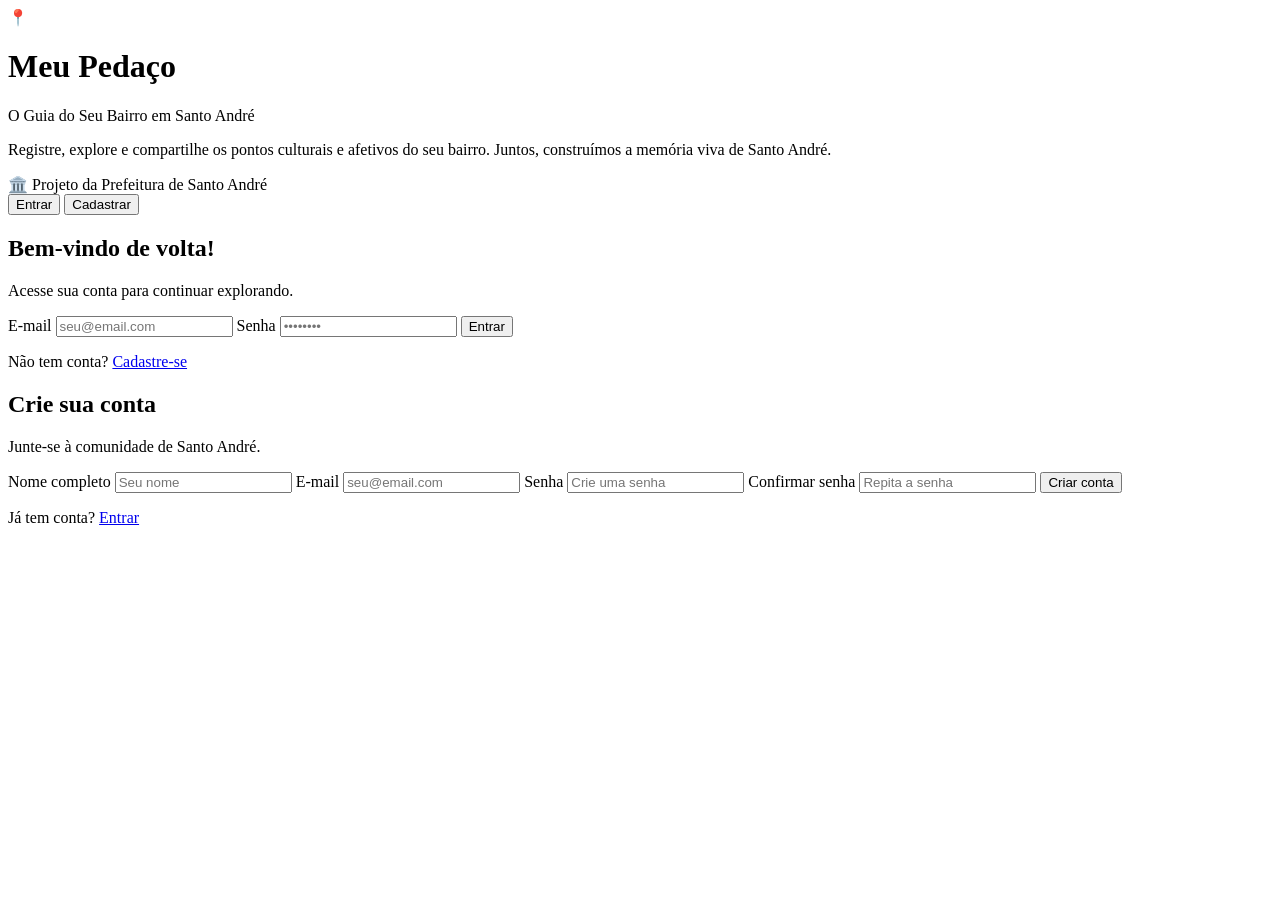
==== index.html @ ca76057e "html" ====
<!DOCTYPE html>
<html lang="pt-BR">
<head>
  <meta charset="UTF-8" />
  <meta name="viewport" content="width=device-width, initial-scale=1.0" />
  <title>Meu Pedaço – Login</title>
  <link rel="stylesheet" href="css/global.css" />
  <link rel="stylesheet" href="css/login.css" />
</head>
<body>

  <!-- Lado esquerdo: banner institucional -->
  <div class="banner">
    <div class="banner-content">
      <div class="logo-area">
        <div class="logo-icon">📍</div>
        <h1 class="logo-name">Meu Pedaço</h1>
        <p class="logo-sub">O Guia do Seu Bairro em Santo André</p>
      </div>
      <p class="banner-desc">
        Registre, explore e compartilhe os pontos culturais e afetivos do seu bairro.
        Juntos, construímos a memória viva de Santo André.
      </p>
      <div class="prefeitura-badge">
        🏛️ Projeto da Prefeitura de Santo André
      </div>
    </div>
  </div>

  <!-- Lado direito: formulários de login e cadastro -->
  <div class="form-side">
    <div class="form-container">

      <!-- Abas de alternância -->
      <div class="tabs">
        <button class="tab active" onclick="mostrarAba('login')">Entrar</button>
        <button class="tab" onclick="mostrarAba('cadastro')">Cadastrar</button>
      </div>

      <!-- Formulário de Login -->
      <div id="form-login" class="form-box">
        <h2>Bem-vindo de volta!</h2>
        <p class="form-desc">Acesse sua conta para continuar explorando.</p>

        <label for="login-email">E-mail</label>
        <input type="email" id="login-email" placeholder="seu@email.com" />

        <label for="login-senha">Senha</label>
        <input type="password" id="login-senha" placeholder="••••••••" />

        <button class="btn-primary" onclick="fazerLogin()">Entrar</button>

        <p class="form-link">
          Não tem conta? <a href="#" onclick="mostrarAba('cadastro')">Cadastre-se</a>
        </p>
      </div>

      <!-- Formulário de Cadastro -->
      <div id="form-cadastro" class="form-box hidden">
        <h2>Crie sua conta</h2>
        <p class="form-desc">Junte-se à comunidade de Santo André.</p>

        <label for="cad-nome">Nome completo</label>
        <input type="text" id="cad-nome" placeholder="Seu nome" />

        <label for="cad-email">E-mail</label>
        <input type="email" id="cad-email" placeholder="seu@email.com" />

        <label for="cad-senha">Senha</label>
        <input type="password" id="cad-senha" placeholder="Crie uma senha" />

        <label for="cad-confirma">Confirmar senha</label>
        <input type="password" id="cad-confirma" placeholder="Repita a senha" />

        <button class="btn-primary" onclick="fazerCadastro()">Criar conta</button>

        <p class="form-link">
          Já tem conta? <a href="#" onclick="mostrarAba('login')">Entrar</a>
        </p>
      </div>

    </div>
  </div>

  <script src="js/login.js"></script>
</body>
</html>
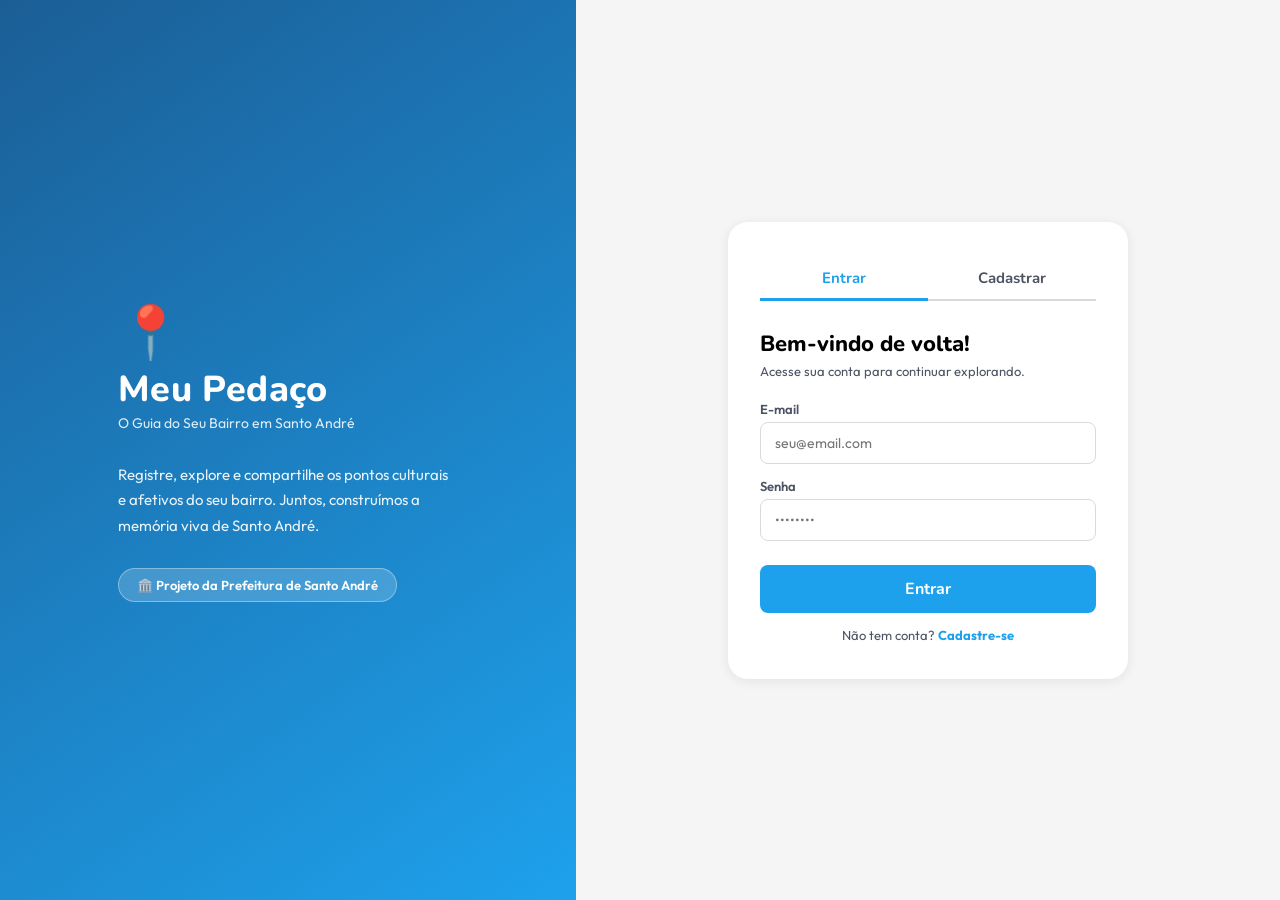
==== commit af622dbf: "Add files via upload" ====
--- a/index.html
+++ b/index.html
@@ -4,8 +4,8 @@
   <meta charset="UTF-8" />
   <meta name="viewport" content="width=device-width, initial-scale=1.0" />
   <title>Meu Pedaço – Login</title>
-  <link rel="stylesheet" href="css/global.css" />
-  <link rel="stylesheet" href="css/login.css" />
+  <link rel="stylesheet" href="global.css" />
+  <link rel="stylesheet" href="login.css" />
 </head>
 <body>
 
@@ -82,6 +82,6 @@
     </div>
   </div>
 
-  <script src="js/login.js"></script>
+  <script src="login.js"></script>
 </body>
 </html>
--- a/global.css
+++ b/global.css
@@ -0,0 +1,104 @@
+/* ===========================================
+   global.css — Estilos globais e variáveis
+   Meu Pedaço – Prefeitura de Santo André
+   =========================================== */
+
+/* ---------- Importação de fontes ---------- */
+@import url('https://fonts.googleapis.com/css2?family=Nunito:wght@400;600;700;800&family=Outfit:wght@400;500;600&display=swap');
+
+/* ---------- Variáveis de cor e fonte ---------- */
+:root {
+  /* Cores principais (tiradas do Design System) */
+  --azul-primario: #1EA1EC;
+  --azul-acao:     #25B0FF;
+  --azul-escuro:   #1B5E96;
+  --cinza-texto:   #4C5463;
+  --cinza-input:   #D9D9D9;
+  --cinza-fundo:   #F5F5F5;
+  --branco:        #FFFFFF;
+  --preto:         #000000;
+
+  /* Fontes */
+  --fonte-titulo: 'Nunito', sans-serif;
+  --fonte-corpo:  'Outfit', sans-serif;
+
+  /* Arredondamentos */
+  --radius-sm: 8px;
+  --radius-md: 14px;
+  --radius-lg: 20px;
+
+  /* Sombras */
+  --sombra-suave: 0 2px 12px rgba(0, 0, 0, 0.08);
+  --sombra-media: 0 4px 24px rgba(30, 161, 236, 0.15);
+}
+
+/* ---------- Reset básico ---------- */
+* {
+  margin: 0;
+  padding: 0;
+  box-sizing: border-box;
+}
+
+html, body {
+  height: 100%;
+  font-family: var(--fonte-corpo);
+  background-color: var(--cinza-fundo);
+  color: var(--preto);
+}
+
+/* ---------- Botão primário (reutilizável) ---------- */
+.btn-primary {
+  width: 100%;
+  padding: 13px;
+  background-color: var(--azul-primario);
+  color: var(--branco);
+  border: none;
+  border-radius: var(--radius-sm);
+  font-size: 16px;
+  font-family: var(--fonte-titulo);
+  font-weight: 700;
+  cursor: pointer;
+  margin-top: 10px;
+  transition: background 0.2s;
+}
+
+.btn-primary:hover {
+  background-color: var(--azul-escuro);
+}
+
+/* ---------- Inputs reutilizáveis ---------- */
+input[type="text"],
+input[type="email"],
+input[type="password"],
+textarea {
+  width: 100%;
+  padding: 11px 14px;
+  border: 1.5px solid var(--cinza-input);
+  border-radius: var(--radius-sm);
+  font-size: 14px;
+  font-family: var(--fonte-corpo);
+  background-color: var(--branco);
+  color: var(--preto);
+  margin-top: 5px;
+  margin-bottom: 14px;
+  outline: none;
+  transition: border-color 0.2s;
+}
+
+input:focus,
+textarea:focus {
+  border-color: var(--azul-primario);
+}
+
+/* ---------- Labels ---------- */
+label {
+  font-size: 13px;
+  font-weight: 600;
+  color: var(--cinza-texto);
+  display: block;
+}
+
+/* ---------- Utilitário: ocultar elemento ---------- */
+.hidden {
+  display: none !important;
+}
--- a/login.css
+++ b/login.css
@@ -0,0 +1,150 @@
+/* ===========================================
+   login.css — Estilos da tela de login
+   Meu Pedaço – Prefeitura de Santo André
+   =========================================== */
+
+body {
+  display: flex;
+  min-height: 100vh;
+}
+
+/* ---------- Banner esquerdo ---------- */
+.banner {
+  width: 45%;
+  background: linear-gradient(145deg, var(--azul-escuro), var(--azul-primario));
+  display: flex;
+  align-items: center;
+  justify-content: center;
+  padding: 60px 50px;
+}
+
+/* Em telas menores (celular), esconde o banner */
+@media (max-width: 768px) {
+  .banner {
+    display: none;
+  }
+  .form-side {
+    width: 100% !important;
+  }
+}
+
+.banner-content {
+  color: var(--branco);
+  max-width: 340px;
+}
+
+.logo-area {
+  display: flex;
+  flex-direction: column;
+  align-items: flex-start;
+  margin-bottom: 30px;
+}
+
+.logo-icon {
+  font-size: 52px;
+  margin-bottom: 8px;
+}
+
+.logo-name {
+  font-family: var(--fonte-titulo);
+  font-size: 36px;
+  font-weight: 800;
+  letter-spacing: 0.01em;
+  line-height: 1;
+}
+
+.logo-sub {
+  font-size: 14px;
+  opacity: 0.85;
+  margin-top: 6px;
+}
+
+.banner-desc {
+  font-size: 15px;
+  line-height: 1.7;
+  opacity: 0.9;
+  margin-bottom: 30px;
+}
+
+.prefeitura-badge {
+  display: inline-block;
+  background: rgba(255, 255, 255, 0.18);
+  border: 1px solid rgba(255, 255, 255, 0.35);
+  border-radius: 30px;
+  padding: 8px 18px;
+  font-size: 13px;
+  font-weight: 600;
+}
+
+/* ---------- Lado direito com formulário ---------- */
+.form-side {
+  width: 55%;
+  display: flex;
+  align-items: center;
+  justify-content: center;
+  padding: 40px 20px;
+  background-color: var(--cinza-fundo);
+}
+
+.form-container {
+  width: 100%;
+  max-width: 400px;
+  background: var(--branco);
+  border-radius: var(--radius-lg);
+  box-shadow: var(--sombra-suave);
+  padding: 36px 32px;
+}
+
+/* ---------- Abas (Entrar / Cadastrar) ---------- */
+.tabs {
+  display: flex;
+  border-bottom: 2px solid var(--cinza-input);
+  margin-bottom: 28px;
+}
+
+.tab {
+  flex: 1;
+  padding: 10px;
+  background: none;
+  border: none;
+  font-size: 15px;
+  font-family: var(--fonte-titulo);
+  font-weight: 700;
+  color: var(--cinza-texto);
+  cursor: pointer;
+  border-bottom: 3px solid transparent;
+  margin-bottom: -2px;
+  transition: all 0.2s;
+}
+
+.tab.active {
+  color: var(--azul-primario);
+  border-bottom-color: var(--azul-primario);
+}
+
+/* ---------- Formulários ---------- */
+.form-box h2 {
+  font-family: var(--fonte-titulo);
+  font-size: 22px;
+  font-weight: 800;
+  margin-bottom: 4px;
+}
+
+.form-desc {
+  font-size: 13px;
+  color: var(--cinza-texto);
+  margin-bottom: 22px;
+}
+
+.form-link {
+  text-align: center;
+  font-size: 13px;
+  margin-top: 14px;
+  color: var(--cinza-texto);
+}
+
+.form-link a {
+  color: var(--azul-primario);
+  text-decoration: none;
+  font-weight: 700;
+}
